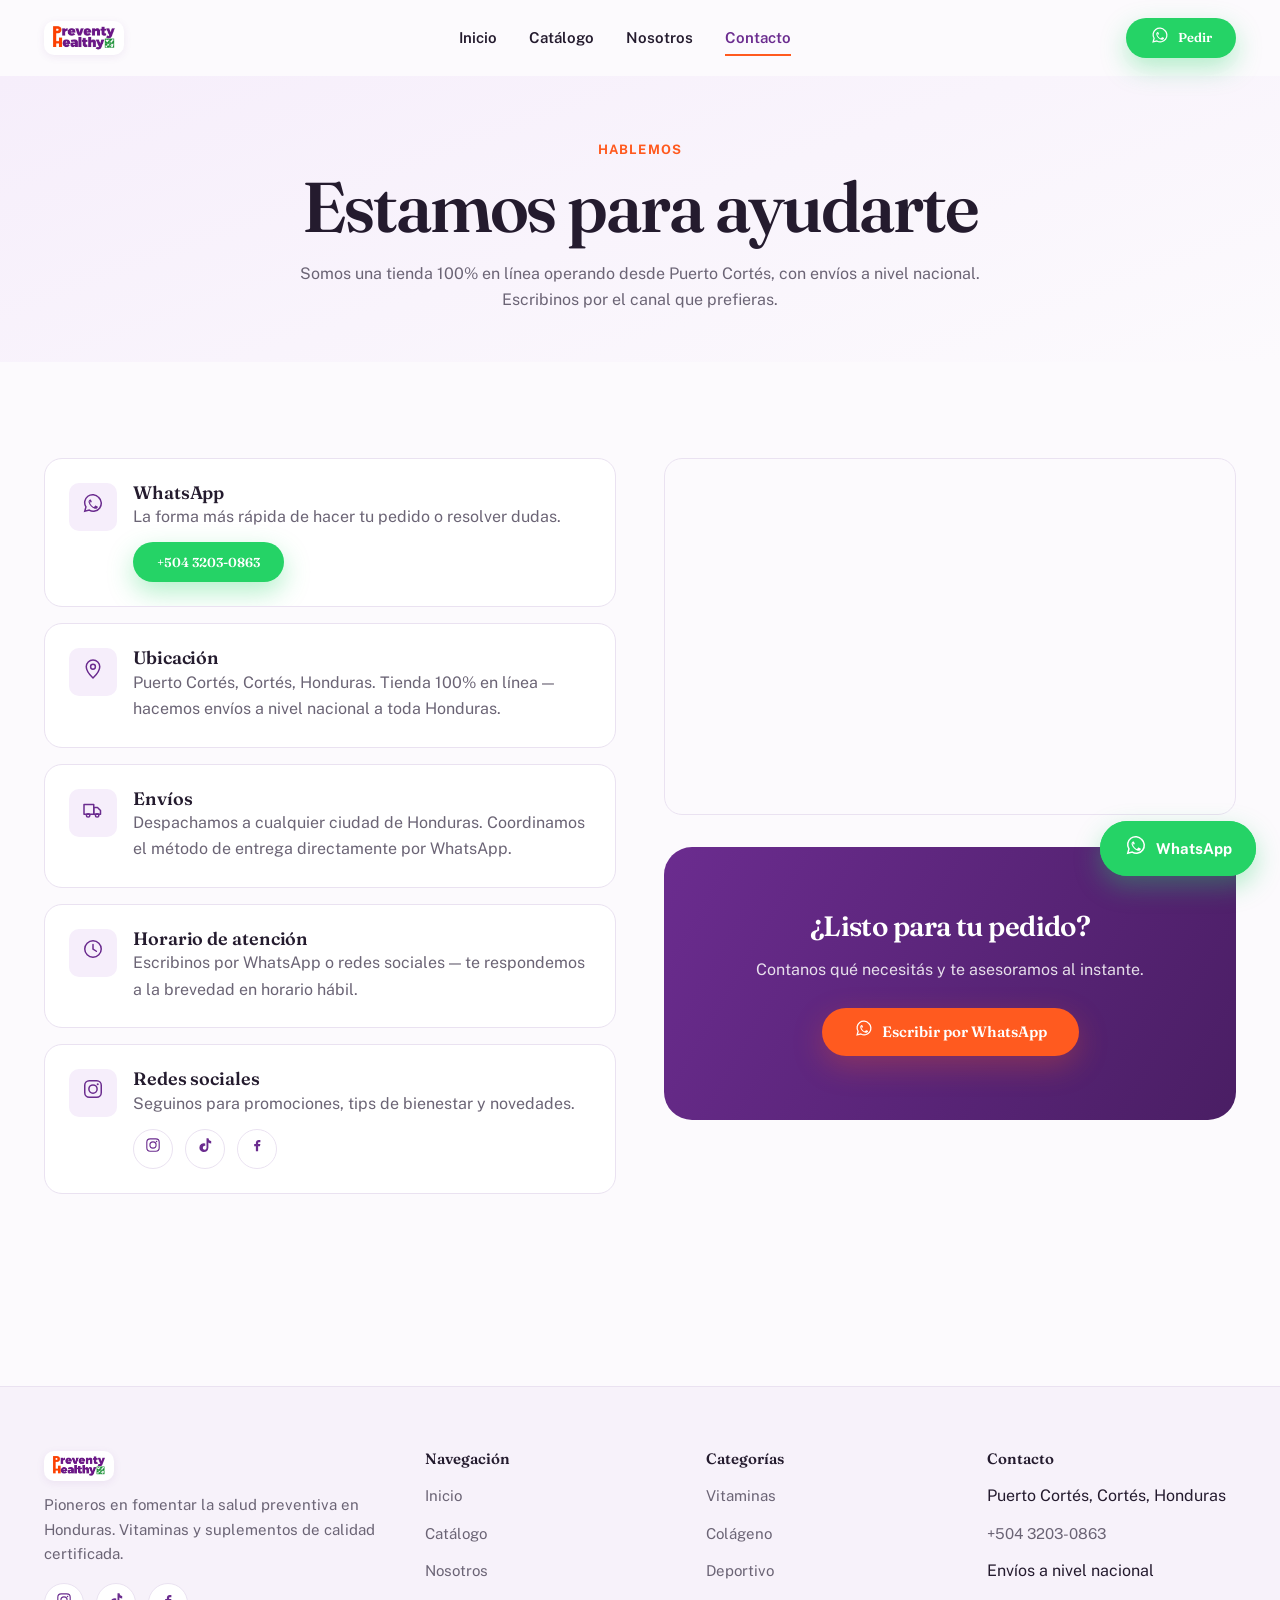
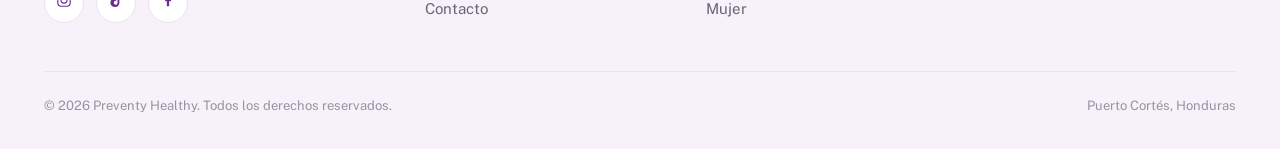
==== contacto.html @ ebf21a82 "Add files via upload" ====
<!doctype html>
<html lang="es-HN">
<head>
<meta charset="UTF-8">
<meta name="viewport" content="width=device-width, initial-scale=1">
<title>Contacto — Preventy Healthy</title>
<meta name="description" content="Contactá a Preventy Healthy por WhatsApp, Instagram, TikTok o Facebook. Envíos a nivel nacional en Honduras desde Puerto Cortés.">
<meta name="theme-color" content="#6B2C8F">
<link rel="icon" href="data:image/svg+xml,%3Csvg xmlns='http://www.w3.org/2000/svg' viewBox='0 0 32 32'%3E%3Crect width='32' height='32' rx='8' fill='%236B2C8F'/%3E%3Ctext x='16' y='23' font-family='Poppins,sans-serif' font-size='20' font-weight='700' fill='%23FF5A1F' text-anchor='middle'%3EP%3C/text%3E%3C/svg%3E">
<link rel="preconnect" href="https://fonts.googleapis.com">
<link rel="preconnect" href="https://fonts.gstatic.com" crossorigin>
<link href="https://fonts.googleapis.com/css2?family=Fraunces:ital,opsz,wght@0,9..144,400;0,9..144,500;0,9..144,600;0,9..144,700;1,9..144,500&family=Public+Sans:wght@400;500;600;700&display=swap" rel="stylesheet">
<link rel="stylesheet" href="css/style.css">
</head>
<body>
<a class="skip-link" href="#main">Saltar al contenido principal</a>

<header class="navbar">
  <div class="container">
    <a href="index.html" class="logo-mark" aria-label="Preventy Healthy — Inicio">
      <img src="img/logo.jpg" alt="Preventy Healthy">
    </a>
    <nav class="nav-links" aria-label="Principal">
      <a href="index.html">Inicio</a>
      <a href="productos.html">Catálogo</a>
      <a href="nosotros.html">Nosotros</a>
      <a href="contacto.html" aria-current="page">Contacto</a>
    </nav>
    <div class="nav-actions">
      <a class="btn btn-whatsapp btn-sm" data-wa="Hola Preventy Healthy 👋, quisiera hacer un pedido." href="#" target="_blank" rel="noopener">
        <span data-icon="whatsapp"></span> Pedir
      </a>
      <button class="nav-toggle" aria-label="Abrir menú" aria-expanded="false" aria-controls="mobile-menu">
        <span data-icon="menu"></span>
      </button>
    </div>
  </div>
</header>

<div class="mobile-menu" id="mobile-menu">
  <div class="mobile-menu__backdrop"></div>
  <div class="mobile-menu__panel">
    <button class="mobile-menu__close" aria-label="Cerrar menú"><span data-icon="close"></span></button>
    <nav class="mobile-menu__links" aria-label="Menú móvil">
      <a href="index.html">Inicio</a>
      <a href="productos.html">Catálogo</a>
      <a href="nosotros.html">Nosotros</a>
      <a href="contacto.html">Contacto</a>
    </nav>
    <a class="btn btn-whatsapp btn-block" data-wa="Hola Preventy Healthy 👋, quisiera hacer un pedido." href="#" target="_blank" rel="noopener">
      <span data-icon="whatsapp"></span> Pedir por WhatsApp
    </a>
  </div>
</div>

<main id="main">

  <section class="page-hero">
    <div class="container">
      <span class="eyebrow">Hablemos</span>
      <h1>Estamos para ayudarte</h1>
      <p class="text-center" style="margin-inline:auto">Somos una tienda 100% en línea operando desde Puerto Cortés, con envíos a nivel nacional. Escribinos por el canal que prefieras.</p>
    </div>
  </section>

  <section class="container">
    <div class="contact-layout">
      <div class="gap-list reveal-stagger">
        <div class="contact-card glow-card">
          <span class="contact-card__icon"><span data-icon="whatsapp"></span></span>
          <div>
            <h3>WhatsApp</h3>
            <p>La forma más rápida de hacer tu pedido o resolver dudas.</p>
            <a class="btn btn-whatsapp btn-sm" style="margin-top:var(--space-3)" data-wa="Hola Preventy Healthy 👋, quisiera hacer un pedido." href="#" target="_blank" rel="noopener">+504 3203-0863</a>
          </div>
        </div>
        <div class="contact-card glow-card">
          <span class="contact-card__icon"><span data-icon="mapPin"></span></span>
          <div>
            <h3>Ubicación</h3>
            <p>Puerto Cortés, Cortés, Honduras. Tienda 100% en línea — hacemos envíos a nivel nacional a toda Honduras.</p>
          </div>
        </div>
        <div class="contact-card glow-card">
          <span class="contact-card__icon"><span data-icon="truck"></span></span>
          <div>
            <h3>Envíos</h3>
            <p>Despachamos a cualquier ciudad de Honduras. Coordinamos el método de entrega directamente por WhatsApp.</p>
          </div>
        </div>
        <div class="contact-card glow-card">
          <span class="contact-card__icon"><span data-icon="clock"></span></span>
          <div>
            <h3>Horario de atención</h3>
            <p>Escribinos por WhatsApp o redes sociales — te respondemos a la brevedad en horario hábil.</p>
          </div>
        </div>
        <div class="contact-card glow-card">
          <span class="contact-card__icon"><span data-icon="instagram"></span></span>
          <div>
            <h3>Redes sociales</h3>
            <p>Seguinos para promociones, tips de bienestar y novedades.</p>
            <div class="footer-social" style="margin-top:var(--space-3)">
              <a href="https://www.instagram.com/preventyhealthy" target="_blank" rel="noopener" aria-label="Instagram"><span data-icon="instagram"></span></a>
              <a href="https://www.tiktok.com/@preventyhealthy" target="_blank" rel="noopener" aria-label="TikTok"><span data-icon="tiktok"></span></a>
              <a href="https://www.facebook.com/preventyhealthy/" target="_blank" rel="noopener" aria-label="Facebook"><span data-icon="facebook"></span></a>
            </div>
          </div>
        </div>
      </div>

      <div class="reveal">
        <div class="map-embed">
          <iframe
            title="Mapa de Puerto Cortés, Honduras"
            src="https://www.google.com/maps?q=Puerto+Cort%C3%A9s,+Cort%C3%A9s,+Honduras&output=embed"
            loading="lazy"
            referrerpolicy="no-referrer-when-downgrade">
          </iframe>
        </div>
        <div class="cta-band" style="margin-top:var(--space-6)">
          <h2 style="font-size:var(--fs-xl)">¿Listo para tu pedido?</h2>
          <p>Contanos qué necesitás y te asesoramos al instante.</p>
          <div class="btn-actions">
            <a class="btn btn-accent" data-wa="Hola Preventy Healthy 👋, quisiera hacer un pedido." href="#" target="_blank" rel="noopener">
              <span data-icon="whatsapp"></span> Escribir por WhatsApp
            </a>
          </div>
        </div>
      </div>
    </div>
  </section>

</main>

<footer class="footer">
  <div class="container">
    <div class="footer-grid">
      <div class="footer-col">
        <div class="logo-mark" style="margin-bottom: var(--space-3)">
          <img src="img/logo.jpg" alt="Preventy Healthy">
        </div>
        <p>Pioneros en fomentar la salud preventiva en Honduras. Vitaminas y suplementos de calidad certificada.</p>
        <div class="footer-social">
          <a href="https://www.instagram.com/preventyhealthy" target="_blank" rel="noopener" aria-label="Instagram"><span data-icon="instagram"></span></a>
          <a href="https://www.tiktok.com/@preventyhealthy" target="_blank" rel="noopener" aria-label="TikTok"><span data-icon="tiktok"></span></a>
          <a href="https://www.facebook.com/preventyhealthy/" target="_blank" rel="noopener" aria-label="Facebook"><span data-icon="facebook"></span></a>
        </div>
      </div>
      <div class="footer-col">
        <h4>Navegación</h4>
        <ul>
          <li><a href="index.html">Inicio</a></li>
          <li><a href="productos.html">Catálogo</a></li>
          <li><a href="nosotros.html">Nosotros</a></li>
          <li><a href="contacto.html">Contacto</a></li>
        </ul>
      </div>
      <div class="footer-col">
        <h4>Categorías</h4>
        <ul>
          <li><a href="productos.html?categoria=vitaminas">Vitaminas</a></li>
          <li><a href="productos.html?categoria=colageno">Colágeno</a></li>
          <li><a href="productos.html?categoria=deportivo">Deportivo</a></li>
          <li><a href="productos.html?categoria=mujer">Mujer</a></li>
        </ul>
      </div>
      <div class="footer-col">
        <h4>Contacto</h4>
        <ul>
          <li>Puerto Cortés, Cortés, Honduras</li>
          <li><a href="tel:+50432030863">+504 3203-0863</a></li>
          <li>Envíos a nivel nacional</li>
        </ul>
      </div>
    </div>
    <div class="footer-bottom">
      <span>© <span data-year></span> Preventy Healthy. Todos los derechos reservados.</span>
      <span>Puerto Cortés, Honduras</span>
    </div>
  </div>
</footer>

<a class="wa-float" data-wa="Hola Preventy Healthy 👋, quisiera hacer un pedido." href="#" target="_blank" rel="noopener" aria-label="Escríbenos por WhatsApp">
  <span class="wa-float__ring" aria-hidden="true"></span>
  <span data-icon="whatsapp"></span> WhatsApp
</a>

<script src="js/icons.js"></script>
<script src="js/products-data.js"></script>
<script src="js/main.js"></script>
</body>
</html>
---- css/style.css ----
/* =========================================================
   PREVENTY HEALTHY — Design System
   Salud preventiva · Puerto Cortés, Honduras
   ========================================================= */

/* ---------- Design Tokens ---------- */
:root {
  /* Brand colors (extraídos del logo) */
  --color-primary: #6B2C8F;
  --color-primary-dark: #4A1E64;
  --color-primary-light: #9B4FC4;
  --color-primary-tint: #F6EEFB;

  --color-accent: #FF5A1F;
  --color-accent-dark: #E0480F;
  --color-accent-tint: #FFF0E8;

  --color-success: #2E9E4F;
  --color-success-dark: #227A3D;
  --color-success-tint: #EAF8EE;

  --color-whatsapp: #25D366;
  --color-whatsapp-dark: #1DA851;

  --color-bg: #FCFAFD;
  --color-surface: #FFFFFF;
  --color-surface-alt: #F7F2FA;
  --color-text: #241B2E;
  --color-text-secondary: #6B6475;
  --color-text-muted: #9891A3;
  --color-border: #EAE2F1;

  /* Type: Fraunces (display editorial, con eje óptico e itálica) + Public Sans (texto) */
  --font-heading: "Fraunces", "Georgia", serif;
  --font-body: "Public Sans", "Segoe UI", sans-serif;

  --fs-xs: 0.8125rem;
  --fs-sm: 0.9375rem;
  --fs-base: 1rem;
  --fs-md: 1.125rem;
  --fs-lg: 1.375rem;
  --fs-xl: 1.75rem;
  --fs-2xl: 2.25rem;
  --fs-3xl: 3rem;
  --fs-4xl: 3.75rem;
  --fs-5xl: 4.75rem;

  /* Spacing (8pt rhythm) */
  --space-1: 4px;
  --space-2: 8px;
  --space-3: 12px;
  --space-4: 16px;
  --space-5: 24px;
  --space-6: 32px;
  --space-7: 48px;
  --space-8: 64px;
  --space-9: 96px;
  --space-10: 128px;

  /* Radius */
  --radius-sm: 10px;
  --radius-md: 18px;
  --radius-lg: 28px;
  --radius-full: 999px;

  /* Shadow (tinte violeta para cohesión de marca) */
  --shadow-sm: 0 2px 8px rgba(107, 44, 143, 0.08);
  --shadow-md: 0 8px 24px rgba(107, 44, 143, 0.12);
  --shadow-lg: 0 20px 48px rgba(107, 44, 143, 0.18);
  --shadow-accent: 0 10px 30px rgba(255, 90, 31, 0.28);
  --shadow-whatsapp: 0 10px 26px rgba(37, 211, 102, 0.35);

  /* Motion */
  --dur-fast: 150ms;
  --dur-base: 250ms;
  --dur-slow: 420ms;
  --ease-out: cubic-bezier(0.16, 1, 0.3, 1);
  --ease-spring: cubic-bezier(0.34, 1.56, 0.64, 1);
  --ease-settle: cubic-bezier(0.19, 1, 0.22, 1);

  /* Layout */
  --container-max: 1240px;
  --nav-height: 76px;

  /* Navbar (con su propio token porque debe invertirse en modo oscuro) */
  --navbar-bg: rgba(252, 250, 253, 0.96);
  --nav-active: var(--color-primary);

  color-scheme: light;
}

:root[data-theme="dark"] {
  --color-bg: #1B1420;
  --color-surface: #241B2E;
  --color-surface-alt: #2C2138;
  --color-text: #F5EFFA;
  --color-text-secondary: #C7BCD6;
  --color-text-muted: #8F849E;
  --color-border: #382A47;
  --color-primary-tint: #34264A;
  --color-accent-tint: #3A241C;
  --color-success-tint: #1E3324;
  --shadow-sm: 0 2px 8px rgba(0, 0, 0, 0.25);
  --shadow-md: 0 8px 24px rgba(0, 0, 0, 0.35);
  --shadow-lg: 0 20px 48px rgba(0, 0, 0, 0.45);
  --navbar-bg: rgba(27, 20, 32, 0.92);
  --nav-active: var(--color-primary-light);
  color-scheme: dark;
}

@media (prefers-color-scheme: dark) {
  :root:not([data-theme="light"]) {
    --color-bg: #1B1420;
    --color-surface: #241B2E;
    --color-surface-alt: #2C2138;
    --color-text: #F5EFFA;
    --color-text-secondary: #C7BCD6;
    --color-text-muted: #8F849E;
    --color-border: #382A47;
    --color-primary-tint: #34264A;
    --color-accent-tint: #3A241C;
    --color-success-tint: #1E3324;
    --shadow-sm: 0 2px 8px rgba(0, 0, 0, 0.25);
    --shadow-md: 0 8px 24px rgba(0, 0, 0, 0.35);
    --shadow-lg: 0 20px 48px rgba(0, 0, 0, 0.45);
    --navbar-bg: rgba(27, 20, 32, 0.92);
    --nav-active: var(--color-primary-light);
    color-scheme: dark;
  }
}

/* ---------- Reset ---------- */
*, *::before, *::after { box-sizing: border-box; }
html { scroll-behavior: smooth; }
@media (prefers-reduced-motion: reduce) {
  html { scroll-behavior: auto; }
  *, *::before, *::after {
    animation-duration: 0.01ms !important;
    animation-iteration-count: 1 !important;
    transition-duration: 0.01ms !important;
    scroll-behavior: auto !important;
  }
}

body {
  margin: 0;
  min-height: 100dvh;
  background: var(--color-bg);
  color: var(--color-text);
  font-family: var(--font-body);
  font-size: var(--fs-base);
  line-height: 1.6;
  -webkit-font-smoothing: antialiased;
  transition: background var(--dur-base) var(--ease-out), color var(--dur-base) var(--ease-out);
}

img { max-width: 100%; display: block; }
ul { list-style: none; margin: 0; padding: 0; }
a { color: inherit; text-decoration: none; }
button { font: inherit; cursor: pointer; }
input, select, textarea { font: inherit; }

h1, h2, h3, h4 {
  font-family: var(--font-heading);
  font-weight: 600;
  line-height: 1.08;
  margin: 0 0 var(--space-4);
  color: var(--color-text);
}
h1 { font-size: clamp(2rem, 4vw + 1.2rem, var(--fs-5xl)); letter-spacing: -0.03em; }
h2 { font-size: clamp(1.75rem, 2.4vw + 1rem, var(--fs-3xl)); letter-spacing: -0.02em; }
h3 { font-size: var(--fs-lg); letter-spacing: -0.005em; }
/* Palabra de énfasis editorial dentro de un título: itálica de la misma familia serif */
h1 .accent, h2 .accent {
  font-style: italic;
  font-weight: 500;
}
p { margin: 0 0 var(--space-4); color: var(--color-text-secondary); max-width: 68ch; line-height: 1.65; }

.container {
  width: 100%;
  max-width: var(--container-max);
  margin-inline: auto;
  padding-inline: var(--space-5);
}

section { padding-block: var(--space-9); }

/* Focus visibility (a11y) */
:focus-visible {
  outline: 3px solid var(--color-primary-light);
  outline-offset: 2px;
  border-radius: var(--radius-sm);
}

.skip-link {
  position: absolute;
  left: -9999px;
  top: auto;
  background: var(--color-primary);
  color: #fff;
  padding: var(--space-3) var(--space-5);
  border-radius: var(--radius-sm);
  z-index: 999;
}
.skip-link:focus {
  left: var(--space-4);
  top: var(--space-4);
}

.visually-hidden {
  position: absolute;
  width: 1px; height: 1px;
  overflow: hidden;
  clip: rect(0,0,0,0);
  white-space: nowrap;
}

/* ---------- Buttons ---------- */
.btn {
  position: relative;
  overflow: hidden;
  display: inline-flex;
  align-items: center;
  justify-content: center;
  gap: var(--space-2);
  min-height: 48px;
  padding: 0 var(--space-6);
  border: none;
  border-radius: var(--radius-full);
  font-family: var(--font-heading);
  font-weight: 600;
  font-size: var(--fs-sm);
  white-space: nowrap;
  transition: transform var(--dur-fast) var(--ease-spring),
              box-shadow var(--dur-base) var(--ease-out),
              background var(--dur-base) var(--ease-out);
}
.btn:active { transform: scale(0.96); }
.btn svg { width: 20px; height: 20px; flex-shrink: 0; }

/* Sweep de luz sutil sobre botones sólidos (solo se ve al interactuar) */
.btn-primary::after, .btn-accent::after, .btn-whatsapp::after {
  content: "";
  position: absolute;
  top: 0; left: -60%;
  width: 40%; height: 100%;
  background: linear-gradient(120deg, transparent, rgba(255, 255, 255, 0.35), transparent);
  transform: skewX(-20deg);
  transition: left 650ms var(--ease-settle);
  pointer-events: none;
}
.btn-primary:hover::after, .btn-accent:hover::after, .btn-whatsapp:hover::after { left: 130%; }
@media (prefers-reduced-motion: reduce) {
  .btn-primary::after, .btn-accent::after, .btn-whatsapp::after { display: none; }
}

.btn-primary {
  background: linear-gradient(135deg, var(--color-primary), var(--color-primary-dark));
  color: #fff;
  box-shadow: var(--shadow-md);
}
.btn-primary:hover { box-shadow: var(--shadow-lg); transform: translateY(-2px); }

.btn-accent {
  background: var(--color-accent);
  color: #fff;
  box-shadow: var(--shadow-accent);
}
.btn-accent:hover { background: var(--color-accent-dark); transform: translateY(-2px); }

.btn-whatsapp {
  background: var(--color-whatsapp);
  color: #fff;
  box-shadow: var(--shadow-whatsapp);
}
.btn-whatsapp:hover { background: var(--color-whatsapp-dark); transform: translateY(-2px); }

.btn-outline {
  background: transparent;
  color: var(--color-primary);
  border: 2px solid var(--color-primary);
}
.btn-outline:hover { background: var(--color-primary-tint); }

.btn-sm { min-height: 40px; padding: 0 var(--space-5); font-size: var(--fs-xs); }
.btn-block { width: 100%; }

/* ---------- Navbar ---------- */
.navbar {
  position: sticky;
  top: 0;
  z-index: 100;
  height: var(--nav-height);
  display: flex;
  align-items: center;
  background: var(--navbar-bg);
  backdrop-filter: blur(14px);
  -webkit-backdrop-filter: blur(14px);
  border-bottom: 1px solid transparent;
  transition: background var(--dur-base) var(--ease-out), border-color var(--dur-base) var(--ease-out), backdrop-filter var(--dur-base) var(--ease-out);
}
.navbar.is-scrolled {
  border-bottom-color: var(--color-border);
  box-shadow: var(--shadow-sm);
}

/* Sobre el hero oscuro de Inicio: navbar transparente con texto claro hasta que se hace scroll */
.navbar--overlay:not(.is-scrolled) {
  background: transparent;
  backdrop-filter: none;
  -webkit-backdrop-filter: none;
}
.navbar--overlay:not(.is-scrolled) .nav-links a { color: rgba(255, 255, 255, 0.88); }
.navbar--overlay:not(.is-scrolled) .nav-links a:hover,
.navbar--overlay:not(.is-scrolled) .nav-links a[aria-current="page"] { color: #fff; }
.navbar--overlay:not(.is-scrolled) .nav-toggle { color: #fff; }
.navbar--overlay:not(.is-scrolled) .nav-toggle:hover { background: rgba(255, 255, 255, 0.15); }
.navbar .container {
  display: flex;
  align-items: center;
  justify-content: space-between;
  gap: var(--space-5);
}

.logo-mark {
  display: flex;
  align-items: center;
}
.logo-mark img {
  display: block;
  height: 34px;
  width: auto;
  border-radius: var(--radius-sm);
  background: #fff;
  padding: 4px 8px;
  box-shadow: var(--shadow-sm);
}
.footer .logo-mark img { height: 30px; }

.nav-links {
  display: none;
  align-items: center;
  gap: var(--space-6);
  font-weight: 600;
  font-size: var(--fs-sm);
}
.nav-links a {
  position: relative;
  padding-block: 4px;
  color: var(--color-text);
  transition: color var(--dur-fast) var(--ease-out);
}
.nav-links a::after {
  content: "";
  position: absolute;
  left: 0; bottom: -2px;
  width: 0; height: 2px;
  background: var(--color-accent);
  transition: width var(--dur-base) var(--ease-out);
}
.nav-links a:hover, .nav-links a[aria-current="page"] { color: var(--nav-active); }
.nav-links a:hover::after, .nav-links a[aria-current="page"]::after { width: 100%; }

.nav-actions { display: flex; align-items: center; gap: var(--space-3); }

.nav-toggle {
  display: inline-flex;
  align-items: center;
  justify-content: center;
  width: 44px; height: 44px;
  background: none; border: none;
  border-radius: var(--radius-sm);
  color: var(--color-primary);
}
.nav-toggle:hover { background: var(--color-primary-tint); }
.nav-toggle svg { width: 26px; height: 26px; }

.mobile-menu {
  position: fixed;
  inset: 0;
  z-index: 200;
  visibility: hidden;
  pointer-events: none;
}
.mobile-menu.is-open { visibility: visible; pointer-events: auto; }
.mobile-menu__backdrop {
  position: absolute; inset: 0;
  background: rgba(27, 20, 32, 0.55);
  opacity: 0;
  transition: opacity var(--dur-base) var(--ease-out);
}
.mobile-menu.is-open .mobile-menu__backdrop { opacity: 1; }
.mobile-menu__panel {
  position: absolute;
  top: 0; right: 0;
  height: 100%;
  width: min(85vw, 360px);
  background: var(--color-surface);
  padding: var(--space-6) var(--space-5);
  display: flex;
  flex-direction: column;
  gap: var(--space-6);
  transform: translateX(100%);
  transition: transform var(--dur-slow) var(--ease-out);
  box-shadow: var(--shadow-lg);
}
.mobile-menu.is-open .mobile-menu__panel,
.mobile-menu__panel.is-open { transform: translateX(0); }
.mobile-menu__close {
  align-self: flex-end;
  width: 44px; height: 44px;
  display: inline-flex; align-items: center; justify-content: center;
  background: var(--color-surface-alt);
  border: none; border-radius: var(--radius-full);
  color: var(--color-primary);
}
.mobile-menu__close svg { width: 22px; height: 22px; }
.mobile-menu__links { display: flex; flex-direction: column; gap: var(--space-2); }
.mobile-menu__links a {
  display: block;
  padding: var(--space-3) var(--space-3);
  font-family: var(--font-heading);
  font-weight: 600;
  font-size: var(--fs-md);
  border-radius: var(--radius-sm);
}
.mobile-menu__links a:hover { background: var(--color-primary-tint); color: var(--color-primary); }

@media (min-width: 768px) {
  .nav-links { display: flex; }
  .nav-toggle { display: none; }
}

/* ---------- Hero (scroll-driven reveal) ---------- */
.scroll-hero {
  position: relative;
  height: calc(var(--scroll-distance, 1500px) + 100vh);
}
.scroll-hero__pin {
  position: sticky;
  top: 0;
  height: 100vh;
  overflow: hidden;
  background: #1B1420;
}
/* Solo la imagen y el scrim se recortan con el scroll — el texto queda fuera de este contenedor */
.scroll-hero__clip {
  position: absolute;
  inset: 0;
  will-change: clip-path;
}
.scroll-hero__bg {
  position: absolute;
  inset: -12%;
  background-image: url("../img/hero-bottles.png");
  background-position: center;
  background-repeat: no-repeat;
  background-size: var(--hero-bg-size, 170%);
  will-change: background-size;
}
.scroll-hero__scrim {
  position: absolute;
  inset: 0;
  background: linear-gradient(180deg, rgba(20, 14, 26, 0.02) 0%, rgba(20, 14, 26, 0.1) 60%, rgba(20, 14, 26, 0.32) 100%);
}
.scroll-hero__content {
  position: relative;
  z-index: 1;
  height: 100%;
  display: flex;
  flex-direction: column;
  justify-content: flex-end;
  padding-bottom: var(--space-9);
  /* Un empuje suave de contraste, no un velo opaco: la foto debe seguir viéndose.
     La legibilidad real la dan los text-shadow de cada elemento, no este fondo. */
  background: linear-gradient(180deg, transparent 0%, transparent 40%, rgba(10, 7, 14, 0.32) 70%, rgba(10, 7, 14, 0.62) 100%);
}
/* Estado inicial: oculto hasta que el JS calcule la aparición en cascada según el scroll */
.scroll-hero__content > * {
  opacity: 0;
  transform: translateY(18px);
}
@media (prefers-reduced-motion: reduce) {
  .scroll-hero__content > * { opacity: 1; transform: none; }
}
.scroll-hero__content .hero-eyebrow {
  display: inline-flex;
  align-items: center;
  gap: var(--space-2);
  padding: var(--space-2) var(--space-4);
  background: rgba(255, 255, 255, 0.14);
  backdrop-filter: blur(8px);
  -webkit-backdrop-filter: blur(8px);
  color: #fff;
  border-radius: var(--radius-full);
  font-weight: 700;
  font-size: var(--fs-xs);
  letter-spacing: 0.03em;
  text-transform: uppercase;
  width: fit-content;
}
.scroll-hero__content .hero-eyebrow svg { width: 16px; height: 16px; }
.scroll-hero__content h1 {
  margin-top: var(--space-3);
  color: #fff;
  font-size: clamp(1.75rem, 4vw + 1rem, var(--fs-5xl));
  text-shadow: 0 2px 16px rgba(0, 0, 0, 0.55), 0 1px 4px rgba(0, 0, 0, 0.7);
}
.scroll-hero__content h1 .accent { color: var(--color-accent); }
.scroll-hero__content .hero-lead {
  font-size: var(--fs-md);
  max-width: 52ch;
  color: rgba(255, 255, 255, 0.9);
  text-shadow: 0 1px 10px rgba(0, 0, 0, 0.6);
}

.scroll-hero__content .hero-actions { display: flex; flex-wrap: wrap; gap: var(--space-4); margin-top: var(--space-5); }
.scroll-hero__content .btn-outline { color: #fff; border-color: rgba(255, 255, 255, 0.75); backdrop-filter: blur(6px); -webkit-backdrop-filter: blur(6px); }
.scroll-hero__content .btn-outline:hover { background: rgba(255, 255, 255, 0.16); }
.scroll-hero__content .hero-stats {
  display: flex;
  gap: var(--space-7);
  margin-top: var(--space-7);
  flex-wrap: wrap;
}
.scroll-hero__content .hero-stat strong {
  display: block;
  font-family: var(--font-heading);
  font-size: var(--fs-2xl);
  color: #fff;
  text-shadow: 0 2px 10px rgba(0, 0, 0, 0.6);
}
.scroll-hero__content .hero-stat span { font-size: var(--fs-xs); color: rgba(255, 255, 255, 0.85); text-shadow: 0 1px 6px rgba(0, 0, 0, 0.6); }

/* Compactar el hero en pantallas angostas para que todo el texto quepa en 100vh sin recortarse */
@media (max-width: 640px) {
  .scroll-hero__content { padding-bottom: var(--space-5); }
  .scroll-hero__content .hero-eyebrow { padding: 5px var(--space-3); font-size: 10px; }
  .scroll-hero__content h1 { margin-top: var(--space-2); }
  .scroll-hero__content .hero-lead { font-size: var(--fs-sm); margin-bottom: var(--space-2); }
  .scroll-hero__content .hero-actions { margin-top: var(--space-2); gap: var(--space-2); }
  .scroll-hero__content .hero-stats { margin-top: var(--space-3); gap: var(--space-5); }
  .scroll-hero__content .hero-stat strong { font-size: var(--fs-lg); }
}
/* Viewports bajos (landscape, phones pequeños): compactar aún más */
@media (max-height: 700px) {
  .scroll-hero__content { padding-bottom: var(--space-4); }
  .scroll-hero__content .hero-eyebrow { padding: 4px var(--space-2); font-size: 10px; }
  .scroll-hero__content h1 { margin-top: var(--space-1); font-size: clamp(1.5rem, 4vw + 0.8rem, var(--fs-4xl)); }
  .scroll-hero__content .hero-lead { font-size: var(--fs-sm); margin-bottom: var(--space-2); -webkit-line-clamp: 2; display: -webkit-box; -webkit-box-orient: vertical; overflow: hidden; }
  .scroll-hero__content .hero-actions { margin-top: var(--space-2); gap: var(--space-2); }
  .scroll-hero__content .hero-stats { margin-top: var(--space-2); gap: var(--space-4); }
  .scroll-hero__content .hero-stat strong { font-size: var(--fs-md); }
  .scroll-hero__content .hero-stat span { font-size: 10px; }
}

@media (prefers-reduced-motion: reduce) {
  .scroll-hero { height: auto; }
  .scroll-hero__pin { position: relative; height: 80vh; }
  .scroll-hero__clip { clip-path: none !important; }
  .scroll-hero__bg { background-size: cover !important; }
}

/* ---------- Reveal animations ---------- */
.reveal {
  opacity: 0;
  transform: translateY(22px);
  filter: blur(6px);
  transition: opacity 700ms var(--ease-settle), transform 700ms var(--ease-settle), filter 700ms var(--ease-settle);
}
.reveal.is-visible { opacity: 1; transform: translateY(0); filter: blur(0); }
.reveal-stagger > * {
  opacity: 0;
  transform: translateY(16px);
  transition: opacity 600ms var(--ease-settle), transform 600ms var(--ease-settle);
}
.reveal-stagger.is-visible > * { opacity: 1; transform: translateY(0); }
@media (prefers-reduced-motion: reduce) {
  .reveal, .reveal-stagger > * { opacity: 1; transform: none; filter: none; }
}

/* ---------- Cursor-tracked glow (spotlight) ---------- */
.glow-card { position: relative; overflow: hidden; }
.glow-card::after {
  content: "";
  position: absolute;
  inset: 0;
  background: radial-gradient(260px circle at var(--x, 50%) var(--y, 50%), rgba(107, 44, 143, 0.10), transparent 70%);
  opacity: 0;
  transition: opacity 400ms var(--ease-out);
  pointer-events: none;
}
.glow-card:hover::after { opacity: 1; }
.glow-card--on-color::after {
  background: radial-gradient(280px circle at var(--x, 50%) var(--y, 50%), rgba(255, 255, 255, 0.28), transparent 70%);
}
@media (prefers-reduced-motion: reduce), (hover: none) {
  .glow-card::after { display: none; }
}

/* ---------- Section heading ---------- */
.section-head { max-width: 640px; margin-bottom: var(--space-8); }
.section-head.center { margin-inline: auto; text-align: center; }
.section-head.center .section-head__top { justify-content: center; }
.section-head__top {
  display: flex;
  align-items: baseline;
  gap: var(--space-3);
  margin-bottom: var(--space-3);
}
/* Numeral editorial decorativo: le da ritmo de "capítulos" a las secciones sin agregar más UI */
.section-number {
  font-family: var(--font-heading);
  font-style: italic;
  font-weight: 400;
  font-size: clamp(2rem, 4vw, 2.75rem);
  line-height: 1;
  color: var(--color-primary);
  opacity: 0.18;
}
.eyebrow {
  display: inline-block;
  color: var(--color-accent);
  font-weight: 700;
  font-size: var(--fs-xs);
  letter-spacing: 0.08em;
  text-transform: uppercase;
}

/* ---------- Category grid ---------- */
.category-grid {
  display: grid;
  grid-template-columns: repeat(2, 1fr);
  gap: var(--space-4);
}
.category-card {
  background: var(--color-surface);
  border: 1px solid var(--color-border);
  border-radius: var(--radius-md);
  padding: var(--space-5);
  display: flex;
  flex-direction: column;
  gap: var(--space-3);
  transition: transform var(--dur-base) var(--ease-spring), box-shadow var(--dur-base) var(--ease-out), border-color var(--dur-base);
}
.category-card:hover { transform: translateY(-6px); box-shadow: var(--shadow-md); border-color: transparent; }
.category-card__icon {
  width: 52px; height: 52px;
  border-radius: var(--radius-sm);
  display: flex; align-items: center; justify-content: center;
  background: var(--color-primary-tint);
  color: var(--color-primary);
  transition: transform var(--dur-base) var(--ease-spring);
}
.category-card:hover .category-card__icon { transform: scale(1.08) rotate(-4deg); }
.category-card__icon svg { width: 26px; height: 26px; }
.category-card h3 { margin: 0; font-size: var(--fs-md); }
.category-card p { margin: 0; font-size: var(--fs-sm); }
.category-card__count { font-size: var(--fs-xs); color: var(--color-text-muted); font-weight: 600; }

@media (min-width: 640px) {
  .category-grid { grid-template-columns: repeat(3, 1fr); }
}
@media (min-width: 1024px) {
  .category-grid { grid-template-columns: repeat(5, 1fr); }
}
/* En pantallas chicas la grilla de categorías es un acceso rápido, no una lectura:
   se oculta la descripción y se compacta para escanear con el pulgar en dos columnas */
@media (max-width: 480px) {
  .category-grid { gap: var(--space-3); }
  .category-card { padding: var(--space-4); gap: var(--space-2); }
  .category-card p { display: none; }
  .category-card h3 { font-size: var(--fs-sm); }
  .category-card__icon { width: 40px; height: 40px; }
  .category-card__icon svg { width: 20px; height: 20px; }
}

/* ---------- Brand strip ---------- */
.brand-grid {
  display: grid;
  gap: var(--space-5);
}
.brand-card {
  position: relative;
  overflow: hidden;
  border-radius: var(--radius-lg);
  padding: var(--space-7) var(--space-6);
  color: #fff;
  display: flex;
  flex-direction: column;
  gap: var(--space-3);
  min-height: 220px;
  justify-content: flex-end;
  transition: transform var(--dur-base) var(--ease-spring);
}
.brand-card:hover { transform: translateY(-6px); }
.brand-card::before {
  content: "";
  position: absolute; inset: 0;
  opacity: 0.9;
  z-index: 0;
}
.brand-card > * { position: relative; z-index: 1; }
.brand-card--mercola::before { background: linear-gradient(135deg, var(--color-primary), var(--color-primary-dark)); }
.brand-card--bloom::before { background: linear-gradient(135deg, var(--color-accent), var(--color-accent-dark)); }
.brand-card--hum::before { background: linear-gradient(135deg, var(--color-success), var(--color-success-dark)); }
.brand-card h3 { color: #fff; font-size: var(--fs-xl); margin: 0; }
.brand-card p { color: rgba(255,255,255,0.85); margin: 0; }
.brand-card__link {
  display: inline-flex; align-items: center; gap: var(--space-2);
  font-weight: 700; font-size: var(--fs-sm);
  margin-top: var(--space-2);
}
.brand-card__link svg { width: 18px; height: 18px; transition: transform var(--dur-fast) var(--ease-out); }
.brand-card:hover .brand-card__link svg { transform: translateX(4px); }

@media (min-width: 860px) {
  .brand-grid { grid-template-columns: repeat(3, 1fr); }
}

/* ---------- Product grid & cards ---------- */
.filters-bar {
  display: flex;
  flex-wrap: wrap;
  gap: var(--space-3);
  margin-bottom: var(--space-6);
}
.filter-group { display: flex; flex-wrap: wrap; gap: var(--space-2); }
.chip {
  padding: var(--space-2) var(--space-4);
  border-radius: var(--radius-full);
  border: 1.5px solid var(--color-border);
  background: var(--color-surface);
  font-size: var(--fs-xs);
  font-weight: 600;
  color: var(--color-text-secondary);
  transition: all var(--dur-fast) var(--ease-out);
}
.chip:hover { border-color: var(--color-primary-light); color: var(--color-primary); }
.chip.is-active {
  background: var(--color-primary);
  border-color: var(--color-primary);
  color: #fff;
}

.search-field {
  position: relative;
  margin-left: auto;
  width: 100%;
}
.search-field input {
  width: 100%;
  min-height: 44px;
  padding: 0 var(--space-4) 0 44px;
  border-radius: var(--radius-full);
  border: 1.5px solid var(--color-border);
  background: var(--color-surface);
  color: var(--color-text);
}
.search-field input:focus { border-color: var(--color-primary-light); }
.search-field svg {
  position: absolute; left: 14px; top: 50%; transform: translateY(-50%);
  width: 18px; height: 18px; color: var(--color-text-muted);
}

@media (min-width: 700px) {
  .filters-bar { align-items: center; }
  .search-field { width: 260px; }
}

/* En móvil, los chips de categoría (11 en total) se vuelven una tira de scroll
   horizontal en vez de envolver en 4-5 líneas antes de ver un solo producto */
@media (max-width: 640px) {
  .filter-group {
    flex-wrap: nowrap;
    overflow-x: auto;
    scroll-snap-type: x proximity;
    -webkit-overflow-scrolling: touch;
    margin-inline: calc(var(--space-5) * -1);
    padding-inline: var(--space-5);
    padding-bottom: var(--space-2);
    scrollbar-width: none;
  }
  .filter-group::-webkit-scrollbar { display: none; }
  .chip { flex-shrink: 0; scroll-snap-align: start; }
}

.product-grid {
  display: grid;
  grid-template-columns: repeat(auto-fill, minmax(230px, 1fr));
  gap: var(--space-5);
}
/* Catálogo denso de 2 columnas en móvil: 39 productos en tarjetas de una sola
   columna significan mucho scroll; se compactan para navegar más rápido */
@media (max-width: 640px) {
  .product-grid { grid-template-columns: repeat(2, 1fr); gap: var(--space-3); }
  .product-card__body { padding: var(--space-3) var(--space-3) var(--space-4); gap: var(--space-1); }
  .product-card__name { font-size: var(--fs-xs); min-height: 2.4em; }
  .product-card__price { font-size: var(--fs-sm); }
  .product-card__brand { font-size: 10px; }
  .product-card__badge, .product-card__stock { font-size: 10px; padding: 3px 8px; }
  .product-card__cta { min-height: 38px; font-size: 11px; padding: 0 var(--space-2); }
  .product-card__media svg { width: 32%; height: 32%; }
}

.product-card {
  background: var(--color-surface);
  border: 1px solid var(--color-border);
  border-radius: var(--radius-md);
  overflow: hidden;
  display: flex;
  flex-direction: column;
  transition: transform var(--dur-base) var(--ease-spring), box-shadow var(--dur-base) var(--ease-out);
}
.product-card:hover { transform: translateY(-6px); box-shadow: var(--shadow-md); }

.product-card__media {
  aspect-ratio: 1 / 0.85;
  display: flex; align-items: center; justify-content: center;
  position: relative;
  overflow: hidden;
}
.product-card__media svg {
  width: 38%; height: 38%;
  color: #fff;
  filter: drop-shadow(0 6px 14px rgba(0,0,0,0.12));
  transition: transform var(--dur-slow) var(--ease-spring);
}
.product-card:hover .product-card__media svg { transform: scale(1.08) rotate(-3deg); }

.product-card__media.bg-mercola { background: linear-gradient(160deg, var(--color-primary-light), var(--color-primary)); }
.product-card__media.bg-bloom { background: linear-gradient(160deg, #FF9466, var(--color-accent)); }
.product-card__media.bg-hum { background: linear-gradient(160deg, #57C97A, var(--color-success)); }

.product-card__badge {
  position: absolute; top: var(--space-3); left: var(--space-3);
  background: rgba(255,255,255,0.92);
  color: var(--color-text);
  font-size: var(--fs-xs); font-weight: 700;
  padding: 4px 10px; border-radius: var(--radius-full);
}
.product-card__stock {
  position: absolute; top: var(--space-3); right: var(--space-3);
  display: inline-flex; align-items: center; gap: 4px;
  background: rgba(255,255,255,0.92);
  color: var(--color-success-dark);
  font-size: var(--fs-xs); font-weight: 700;
  padding: 4px 10px; border-radius: var(--radius-full);
}
.product-card__stock svg { width: 12px; height: 12px; }

.product-card__body {
  padding: var(--space-4) var(--space-4) var(--space-5);
  display: flex;
  flex-direction: column;
  gap: var(--space-2);
  flex: 1;
}
.product-card__brand {
  font-size: var(--fs-xs);
  font-weight: 700;
  color: var(--color-text-muted);
  text-transform: uppercase;
  letter-spacing: 0.04em;
}
.product-card__name {
  font-family: var(--font-heading);
  font-weight: 600;
  font-size: var(--fs-sm);
  color: var(--color-text);
  line-height: 1.35;
  min-height: 2.6em;
}
.product-card__price {
  font-family: var(--font-heading);
  font-weight: 700;
  font-size: var(--fs-md);
  color: var(--color-primary);
  margin-top: auto;
}
.product-card__price.is-query { font-size: var(--fs-xs); color: var(--color-text-secondary); font-weight: 600; }
.product-card__cta {
  margin-top: var(--space-2);
  width: 100%;
  min-height: 42px;
  font-size: var(--fs-xs);
}

.empty-state {
  grid-column: 1 / -1;
  text-align: center;
  padding: var(--space-8) var(--space-4);
  color: var(--color-text-secondary);
}
.empty-state svg { width: 48px; height: 48px; color: var(--color-text-muted); margin-bottom: var(--space-3); }

/* ---------- Testimonials ---------- */
.testimonial-grid {
  display: grid;
  gap: var(--space-5);
}
.testimonial-card {
  background: var(--color-surface);
  border-radius: var(--radius-md);
  padding: var(--space-6);
  border: 1px solid var(--color-border);
}
.testimonial-card__stars { color: var(--color-accent); display: flex; gap: 2px; margin-bottom: var(--space-3); }
.testimonial-card__stars svg {
  width: 16px; height: 16px;
  opacity: 0;
  transform: scale(0.4);
  transition: opacity 320ms var(--ease-spring), transform 320ms var(--ease-spring);
}
.reveal-stagger.is-visible .testimonial-card__stars svg { opacity: 1; transform: scale(1); }
.reveal-stagger.is-visible .testimonial-card__stars svg:nth-child(1) { transition-delay: 60ms; }
.reveal-stagger.is-visible .testimonial-card__stars svg:nth-child(2) { transition-delay: 120ms; }
.reveal-stagger.is-visible .testimonial-card__stars svg:nth-child(3) { transition-delay: 180ms; }
.reveal-stagger.is-visible .testimonial-card__stars svg:nth-child(4) { transition-delay: 240ms; }
.reveal-stagger.is-visible .testimonial-card__stars svg:nth-child(5) { transition-delay: 300ms; }
.testimonial-card p { color: var(--color-text); font-style: italic; }
.testimonial-card__author { display: flex; align-items: center; gap: var(--space-3); margin-top: var(--space-4); }
.testimonial-card__avatar {
  width: 44px; height: 44px; border-radius: 50%;
  background: var(--color-primary-tint);
  color: var(--color-primary);
  display: flex; align-items: center; justify-content: center;
  font-family: var(--font-heading); font-weight: 700;
}
.testimonial-card__author strong { display: block; font-size: var(--fs-sm); }
.testimonial-card__author span { font-size: var(--fs-xs); color: var(--color-text-muted); }

@media (min-width: 860px) {
  .testimonial-grid { grid-template-columns: repeat(3, 1fr); }
}

/* ---------- CTA band ---------- */
.cta-band {
  background: linear-gradient(120deg, var(--color-primary), var(--color-primary-dark));
  border-radius: var(--radius-lg);
  padding: var(--space-8) var(--space-6);
  color: #fff;
  text-align: center;
  position: relative;
  overflow: hidden;
}
.cta-band h2 { color: #fff; }
.cta-band p { color: rgba(255,255,255,0.85); margin-inline: auto; }
.cta-band .btn-actions { display: flex; gap: var(--space-4); justify-content: center; flex-wrap: wrap; margin-top: var(--space-5); }
@media (max-width: 640px) {
  .cta-band { padding: var(--space-6) var(--space-4); }
  .brand-card { padding: var(--space-6) var(--space-5); min-height: 180px; }
  .testimonial-card { padding: var(--space-5); }
}

/* ---------- Footer ---------- */
.footer {
  background: var(--color-surface-alt);
  border-top: 1px solid var(--color-border);
  padding-block: var(--space-8) var(--space-6);
  margin-top: var(--space-9);
}
.footer-grid {
  display: grid;
  gap: var(--space-6);
}
.footer-col h4 {
  font-family: var(--font-heading);
  font-size: var(--fs-sm);
  margin-bottom: var(--space-4);
}
.footer-col ul { display: flex; flex-direction: column; gap: var(--space-3); }
.footer-col a, .footer-col p {
  color: var(--color-text-secondary);
  font-size: var(--fs-sm);
}
.footer-col a:hover { color: var(--color-primary); }
.footer-social { display: flex; gap: var(--space-3); margin-top: var(--space-2); }
.footer-social a {
  width: 40px; height: 40px;
  border-radius: 50%;
  background: var(--color-surface);
  border: 1px solid var(--color-border);
  display: flex; align-items: center; justify-content: center;
  color: var(--color-primary);
  transition: all var(--dur-fast) var(--ease-out);
}
.footer-social a:hover { background: var(--color-primary); color: #fff; transform: translateY(-3px); }
.footer-social svg { width: 18px; height: 18px; }
.footer-bottom {
  margin-top: var(--space-7);
  padding-top: var(--space-5);
  border-top: 1px solid var(--color-border);
  display: flex;
  flex-wrap: wrap;
  gap: var(--space-3);
  justify-content: space-between;
  font-size: var(--fs-xs);
  color: var(--color-text-muted);
}

@media (min-width: 720px) {
  .footer-grid { grid-template-columns: 1.4fr 1fr 1fr 1fr; }
}

/* ---------- WhatsApp Floating Button ---------- */
.wa-float {
  position: fixed;
  bottom: var(--space-5);
  right: var(--space-5);
  z-index: 90;
  display: inline-flex;
  align-items: center;
  gap: var(--space-2);
  background: var(--color-whatsapp);
  color: #fff;
  padding: var(--space-3) var(--space-5);
  border-radius: var(--radius-full);
  box-shadow: var(--shadow-whatsapp);
  font-weight: 700;
  font-size: var(--fs-sm);
  transition: transform var(--dur-fast) var(--ease-spring), box-shadow var(--dur-base);
}
.wa-float:hover { transform: translateY(-3px) scale(1.03); }
.wa-float svg { width: 24px; height: 24px; }
.wa-float__ring {
  position: absolute; inset: 0;
  border-radius: var(--radius-full);
  border: 2px solid var(--color-whatsapp);
  animation: wa-pulse 2.4s var(--ease-out) infinite;
}
@media (prefers-reduced-motion: reduce) {
  .wa-float__ring { display: none; }
}
@keyframes wa-pulse {
  0% { transform: scale(1); opacity: 0.6; }
  100% { transform: scale(1.35); opacity: 0; }
}

/* ---------- Page hero (subpáginas) ---------- */
.page-hero {
  padding-block: var(--space-8) var(--space-6);
  background: linear-gradient(160deg, var(--color-primary-tint), var(--color-bg));
  text-align: center;
}
.page-hero .eyebrow { display: block; margin-bottom: var(--space-2); }
.breadcrumb {
  display: flex; justify-content: center; gap: var(--space-2);
  font-size: var(--fs-xs); color: var(--color-text-muted);
  margin-bottom: var(--space-4);
}
.breadcrumb a:hover { color: var(--color-primary); }

/* ---------- Nosotros ---------- */
.about-grid {
  display: grid;
  gap: var(--space-7);
}
.value-card {
  display: flex;
  gap: var(--space-4);
  padding: var(--space-5);
  border-radius: var(--radius-md);
  background: var(--color-surface);
  border: 1px solid var(--color-border);
}
.value-card__icon {
  flex-shrink: 0;
  width: 48px; height: 48px;
  border-radius: var(--radius-sm);
  background: var(--color-success-tint);
  color: var(--color-success);
  display: flex; align-items: center; justify-content: center;
}
.value-card__icon svg { width: 24px; height: 24px; }
.value-card h3 { font-size: var(--fs-md); margin-bottom: var(--space-1); }
.value-card p { margin: 0; font-size: var(--fs-sm); }

.about-grid.values {
  grid-template-columns: 1fr;
}
@media (min-width: 700px) {
  .about-grid.values { grid-template-columns: 1fr 1fr; }
}
@media (min-width: 980px) {
  .about-grid.two-col { grid-template-columns: 1fr 1fr; align-items: center; }
}

.timeline { display: flex; flex-direction: column; gap: var(--space-6); position: relative; }
.timeline::before {
  content: "";
  position: absolute; left: 19px; top: 0; bottom: 0; width: 2px;
  background: var(--color-border);
}
.timeline::after {
  content: "";
  position: absolute; left: 19px; top: 0; width: 2px; height: 100%;
  background: var(--color-primary);
  transform-origin: top;
  transform: scaleY(0);
  transition: transform 1200ms var(--ease-settle);
}
.timeline.is-visible::after { transform: scaleY(1); }
@media (prefers-reduced-motion: reduce) {
  .timeline::after { transition: none; }
}
.timeline-item { display: flex; gap: var(--space-5); position: relative; }
.timeline-item__dot {
  flex-shrink: 0;
  width: 40px; height: 40px; border-radius: 50%;
  background: var(--color-primary);
  color: #fff;
  display: flex; align-items: center; justify-content: center;
  font-family: var(--font-heading); font-weight: 700; font-size: var(--fs-xs);
  z-index: 1;
}
.timeline-item h3 { margin-bottom: 2px; font-size: var(--fs-md); }
.timeline-item p { margin: 0; }

/* ---------- Contacto ---------- */
.contact-grid {
  display: grid;
  gap: var(--space-6);
}
.contact-card {
  display: flex;
  gap: var(--space-4);
  padding: var(--space-5);
  border-radius: var(--radius-md);
  background: var(--color-surface);
  border: 1px solid var(--color-border);
  align-items: flex-start;
}
.contact-card__icon {
  flex-shrink: 0;
  width: 48px; height: 48px;
  border-radius: var(--radius-sm);
  background: var(--color-primary-tint);
  color: var(--color-primary);
  display: flex; align-items: center; justify-content: center;
}
.contact-card__icon svg { width: 24px; height: 24px; }
.contact-card h3 { font-size: var(--fs-md); margin-bottom: 2px; }
.contact-card p { margin: 0; }

.map-embed {
  border-radius: var(--radius-md);
  overflow: hidden;
  border: 1px solid var(--color-border);
  aspect-ratio: 16/10;
}
.map-embed iframe { width: 100%; height: 100%; border: 0; }

@media (min-width: 900px) {
  .contact-layout { display: grid; grid-template-columns: 1fr 1fr; gap: var(--space-7); align-items: start; }
}

/* ---------- Utility ---------- */
.text-center { text-align: center; }
.mt-0 { margin-top: 0; }
.gap-list { display: flex; flex-direction: column; gap: var(--space-4); }
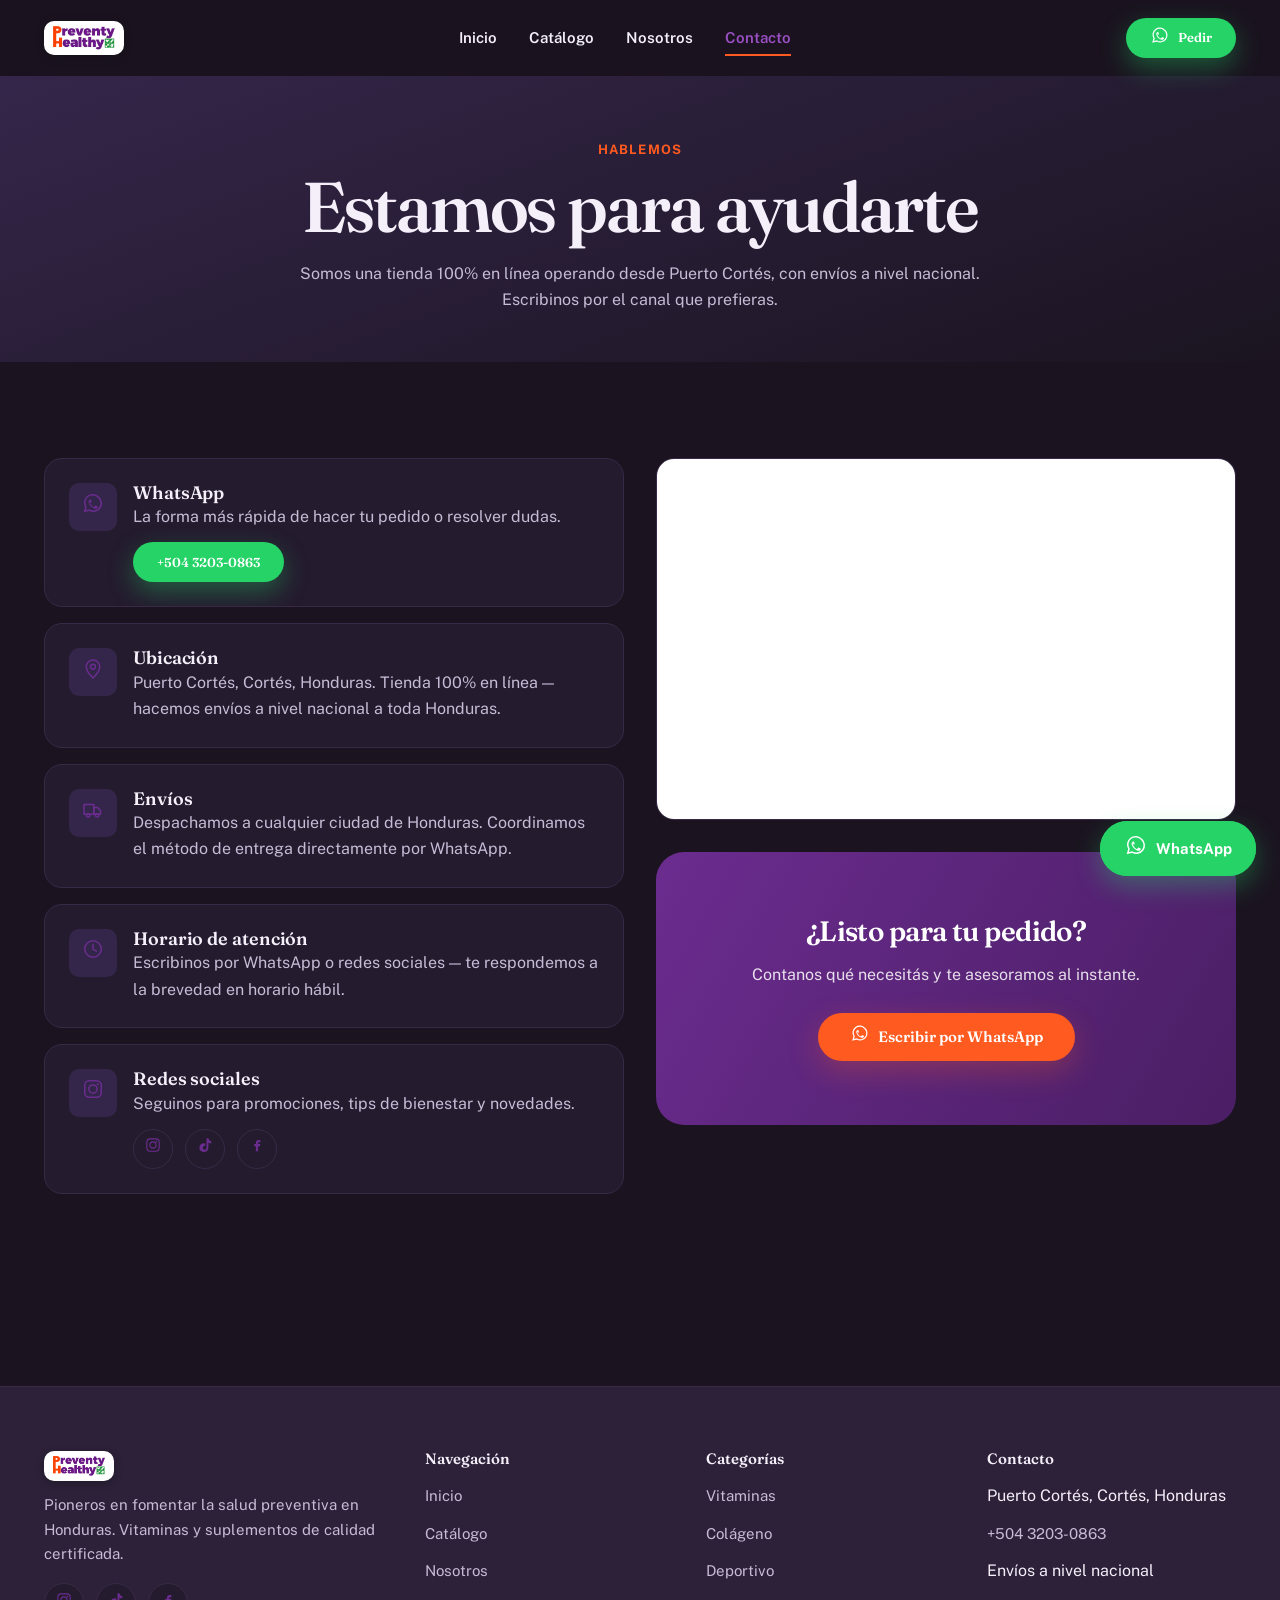
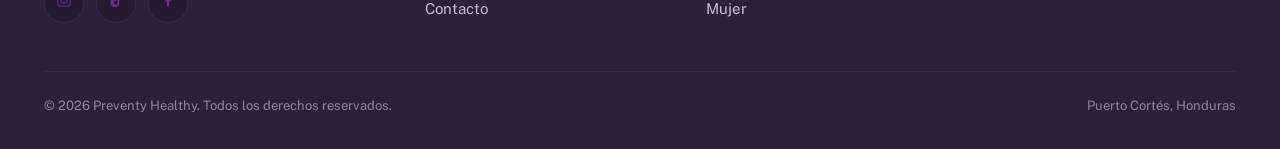
==== commit d3cfc588: "Force dark theme as the site-wide default Adds data-theme="dark" to every page's <html> tag. The dar" ====
--- a/contacto.html
+++ b/contacto.html
@@ -1,5 +1,5 @@
 <!doctype html>
-<html lang="es-HN">
+<html lang="es-HN" data-theme="dark">
 <head>
 <meta charset="UTF-8">
 <meta name="viewport" content="width=device-width, initial-scale=1">
--- a/css/style.css
+++ b/css/style.css
@@ -452,18 +452,62 @@
 }
 .scroll-hero__bg {
   position: absolute;
-  inset: -12%;
-  background-image: url("../img/hero-bottles.png");
+  inset: 0;
+  background-image: url("../img/portada.png");
   background-position: center;
   background-repeat: no-repeat;
-  background-size: var(--hero-bg-size, 170%);
-  will-change: background-size;
+  /* "contain" a propósito: es un gráfico diseñado de borde a borde (texto,
+     ilustraciones, logo incluido), no una foto con margen para recortar. */
+  background-size: contain;
+  /* Zoom lento y continuo (ken burns), independiente del scroll-jack, para
+     que el hero se sienta vivo incluso antes de que el usuario haga scroll. */
+  animation: heroKenBurns 20s ease-in-out infinite alternate;
+}
+@keyframes heroKenBurns {
+  0% { transform: scale(1); }
+  100% { transform: scale(1.06); }
 }
 .scroll-hero__scrim {
   position: absolute;
   inset: 0;
   background: linear-gradient(180deg, rgba(20, 14, 26, 0.02) 0%, rgba(20, 14, 26, 0.1) 60%, rgba(20, 14, 26, 0.32) 100%);
 }
+
+/* Orbes ambientales: se asoman por fuera del recorte de la foto (que arranca
+   como un marco centrado, no a pantalla completa) y le dan profundidad de
+   color a la marca antes de que el scroll expanda la imagen. */
+.scroll-hero__orbs {
+  position: absolute;
+  inset: 0;
+  overflow: hidden;
+  pointer-events: none;
+}
+.scroll-hero__orb {
+  position: absolute;
+  border-radius: 50%;
+  filter: blur(70px);
+  opacity: 0.4;
+  animation: heroOrbDrift 18s ease-in-out infinite alternate;
+}
+.scroll-hero__orb--1 { width: 380px; height: 380px; top: -100px; left: -80px; background: var(--color-primary-light); }
+.scroll-hero__orb--2 { width: 320px; height: 320px; bottom: -110px; right: 4%; background: var(--color-accent); animation-duration: 23s; animation-delay: -6s; }
+.scroll-hero__orb--3 { width: 240px; height: 240px; top: 32%; right: 18%; background: var(--color-success); animation-duration: 20s; animation-delay: -11s; }
+@keyframes heroOrbDrift {
+  0% { transform: translate(0, 0) scale(1); }
+  100% { transform: translate(36px, -28px) scale(1.15); }
+}
+
+/* Brillo que sigue el cursor (solo desktop con hover), mismo lenguaje visual
+   que el spotlight de .glow-card usado en el resto del sitio. */
+.scroll-hero__glow {
+  position: absolute;
+  inset: 0;
+  pointer-events: none;
+  opacity: 0;
+  transition: opacity var(--dur-base) var(--ease-out);
+  background: radial-gradient(480px circle at var(--x, 50%) var(--y, 50%), rgba(255, 255, 255, 0.16), transparent 70%);
+}
+.scroll-hero__pin:hover .scroll-hero__glow { opacity: 1; }
 .scroll-hero__content {
   position: relative;
   z-index: 1;
@@ -472,9 +516,10 @@
   flex-direction: column;
   justify-content: flex-end;
   padding-bottom: var(--space-9);
-  /* Un empuje suave de contraste, no un velo opaco: la foto debe seguir viéndose.
-     La legibilidad real la dan los text-shadow de cada elemento, no este fondo. */
-  background: linear-gradient(180deg, transparent 0%, transparent 40%, rgba(10, 7, 14, 0.32) 70%, rgba(10, 7, 14, 0.62) 100%);
+  /* El velo cubre casi todo el bloque de texto (no solo el borde inferior):
+     el fondo es un collage claro y el texto necesita esa base oscura además
+     de los text-shadow para mantenerse legible en cualquier punto del scroll. */
+  background: linear-gradient(180deg, transparent 0%, rgba(10, 7, 14, 0.1) 20%, rgba(10, 7, 14, 0.58) 55%, rgba(10, 7, 14, 0.86) 100%);
 }
 /* Estado inicial: oculto hasta que el JS calcule la aparición en cascada según el scroll */
 .scroll-hero__content > * {
@@ -511,8 +556,9 @@
 .scroll-hero__content .hero-lead {
   font-size: var(--fs-md);
   max-width: 52ch;
-  color: rgba(255, 255, 255, 0.9);
-  text-shadow: 0 1px 10px rgba(0, 0, 0, 0.6);
+  font-weight: 500;
+  color: #fff;
+  text-shadow: 0 2px 14px rgba(0, 0, 0, 0.85), 0 1px 3px rgba(0, 0, 0, 0.9);
 }
 
 .scroll-hero__content .hero-actions { display: flex; flex-wrap: wrap; gap: var(--space-4); margin-top: var(--space-5); }
@@ -533,8 +579,41 @@
 }
 .scroll-hero__content .hero-stat span { font-size: var(--fs-xs); color: rgba(255, 255, 255, 0.85); text-shadow: 0 1px 6px rgba(0, 0, 0, 0.6); }
 
+/* Pista de scroll: invita a interactuar con el hero, y se desvanece apenas
+   el usuario empieza a hacer scroll (opacidad controlada desde el JS). */
+.scroll-hero__scrollcue {
+  position: absolute;
+  left: 50%;
+  bottom: var(--space-6);
+  transform: translateX(-50%);
+  display: flex;
+  flex-direction: column;
+  align-items: center;
+  gap: 6px;
+  color: rgba(255, 255, 255, 0.85);
+  font-size: 11px;
+  font-weight: 700;
+  letter-spacing: 0.06em;
+  text-transform: uppercase;
+  text-shadow: 0 1px 6px rgba(0, 0, 0, 0.65);
+  pointer-events: none;
+}
+.scroll-hero__scrollcue-icon {
+  width: 18px; height: 18px;
+  transform: rotate(90deg);
+  animation: heroScrollBounce 1.6s ease-in-out infinite;
+}
+@keyframes heroScrollBounce {
+  0%, 100% { transform: rotate(90deg) translateY(0); }
+  50% { transform: rotate(90deg) translateY(6px); }
+}
+
 /* Compactar el hero en pantallas angostas para que todo el texto quepa en 100vh sin recortarse */
 @media (max-width: 640px) {
+  /* En vertical, "contain" dejaría la imagen como una franja delgada con enormes
+     barras vacías arriba/abajo. "cover" recorta solo los bordes decorativos y
+     conserva a la persona + el texto central, que es lo importante. */
+  .scroll-hero__bg { background-size: cover; }
   .scroll-hero__content { padding-bottom: var(--space-5); }
   .scroll-hero__content .hero-eyebrow { padding: 5px var(--space-3); font-size: 10px; }
   .scroll-hero__content h1 { margin-top: var(--space-2); }
@@ -548,18 +627,29 @@
   .scroll-hero__content { padding-bottom: var(--space-4); }
   .scroll-hero__content .hero-eyebrow { padding: 4px var(--space-2); font-size: 10px; }
   .scroll-hero__content h1 { margin-top: var(--space-1); font-size: clamp(1.5rem, 4vw + 0.8rem, var(--fs-4xl)); }
-  .scroll-hero__content .hero-lead { font-size: var(--fs-sm); margin-bottom: var(--space-2); -webkit-line-clamp: 2; display: -webkit-box; -webkit-box-orient: vertical; overflow: hidden; }
+  .scroll-hero__content .hero-lead { font-size: var(--fs-sm); margin-bottom: var(--space-2); }
   .scroll-hero__content .hero-actions { margin-top: var(--space-2); gap: var(--space-2); }
+  .scroll-hero__content .hero-actions .btn { min-height: 40px; padding: 0 var(--space-4); font-size: 13px; }
   .scroll-hero__content .hero-stats { margin-top: var(--space-2); gap: var(--space-4); }
   .scroll-hero__content .hero-stat strong { font-size: var(--fs-md); }
   .scroll-hero__content .hero-stat span { font-size: 10px; }
+}
+
+@media (max-width: 640px) {
+  .scroll-hero__scrollcue { display: none; }
+}
+
+@media (hover: none) {
+  .scroll-hero__glow { display: none; }
 }
 
 @media (prefers-reduced-motion: reduce) {
   .scroll-hero { height: auto; }
   .scroll-hero__pin { position: relative; height: 80vh; }
   .scroll-hero__clip { clip-path: none !important; }
-  .scroll-hero__bg { background-size: cover !important; }
+  .scroll-hero__bg { background-size: contain !important; animation: none; }
+  .scroll-hero__orb { animation: none; }
+  .scroll-hero__scrollcue-icon { animation: none; }
 }
 
 /* ---------- Reveal animations ---------- */
@@ -715,7 +805,7 @@
 .brand-card__link svg { width: 18px; height: 18px; transition: transform var(--dur-fast) var(--ease-out); }
 .brand-card:hover .brand-card__link svg { transform: translateX(4px); }
 
-@media (min-width: 860px) {
+@media (min-width: 760px) {
   .brand-grid { grid-template-columns: repeat(3, 1fr); }
 }
 
@@ -791,7 +881,119 @@
   grid-template-columns: repeat(auto-fill, minmax(230px, 1fr));
   gap: var(--space-5);
 }
-/* Catálogo denso de 2 columnas en móvil: 39 productos en tarjetas de una sola
+.product-card {
+  background: var(--color-surface);
+  border: 1px solid var(--color-border);
+  border-radius: var(--radius-md);
+  overflow: hidden;
+  display: flex;
+  flex-direction: column;
+  transition: transform var(--dur-base) var(--ease-spring), box-shadow var(--dur-base) var(--ease-out);
+}
+.product-card:hover { transform: translateY(-6px); box-shadow: var(--shadow-md); }
+
+.product-card__media {
+  /* La mayoría de las fotos reales son botellas altas (ratio ~0.65-0.75);
+     una caja más vertical + object-fit:contain evita recortar el producto. */
+  aspect-ratio: 3 / 4;
+  display: flex; align-items: center; justify-content: center;
+  position: relative;
+  overflow: hidden;
+  padding: var(--space-4);
+}
+.product-card__media svg {
+  width: 38%; height: 38%;
+  color: #fff;
+  filter: drop-shadow(0 6px 14px rgba(0,0,0,0.12));
+  transition: transform var(--dur-slow) var(--ease-spring);
+}
+.product-card:hover .product-card__media svg { transform: scale(1.08) rotate(-3deg); }
+.product-card__media img {
+  position: absolute;
+  inset: 0;
+  z-index: 1;
+  width: 100%;
+  height: 100%;
+  object-fit: contain;
+  filter: drop-shadow(0 8px 16px rgba(0, 0, 0, 0.18));
+  transition: transform var(--dur-slow) var(--ease-spring);
+}
+.product-card:hover .product-card__media img { transform: scale(1.05); }
+
+.product-card__media.bg-mercola { background: linear-gradient(160deg, var(--color-primary-light), var(--color-primary)); }
+.product-card__media.bg-bloom { background: linear-gradient(160deg, #FF9466, var(--color-accent)); }
+.product-card__media.bg-hum { background: linear-gradient(160deg, #57C97A, var(--color-success)); }
+.product-card__media.bg-4life { background: linear-gradient(160deg, var(--color-primary-light), var(--color-primary-dark)); }
+
+.product-card__badge {
+  position: absolute; top: var(--space-3); left: var(--space-3);
+  z-index: 2;
+  background: rgba(255,255,255,0.92);
+  /* Color fijo (no var(--color-text)): este chip siempre tiene fondo blanco,
+     sin importar el tema del sitio, así que el texto debe quedarse oscuro
+     también en modo oscuro (donde --color-text se vuelve casi blanco). */
+  color: #241B2E;
+  font-size: var(--fs-xs); font-weight: 700;
+  padding: 4px 10px; border-radius: var(--radius-full);
+  box-shadow: var(--shadow-sm);
+}
+.product-card__stock {
+  position: absolute; top: var(--space-3); right: var(--space-3);
+  z-index: 2;
+  display: inline-flex; align-items: center; gap: 4px;
+  background: rgba(255,255,255,0.92);
+  color: var(--color-success-dark);
+  font-size: var(--fs-xs); font-weight: 700;
+  padding: 4px 10px; border-radius: var(--radius-full);
+  box-shadow: var(--shadow-sm);
+}
+.product-card__stock svg { width: 12px; height: 12px; }
+.product-card__stock.is-out { color: var(--color-text-muted); }
+
+/* Tarjetas agotadas: se muestran (no se ocultan) pero atenuadas, para que el
+   producto se siga encontrando por búsqueda/categoría sin competir visualmente
+   con lo disponible. */
+.product-card.is-out .product-card__media { opacity: 0.55; }
+.product-card.is-out .product-card__name { color: var(--color-text-secondary); }
+
+.product-card__body {
+  padding: var(--space-4) var(--space-4) var(--space-5);
+  display: flex;
+  flex-direction: column;
+  gap: var(--space-2);
+  flex: 1;
+}
+.product-card__brand {
+  font-size: var(--fs-xs);
+  font-weight: 700;
+  color: var(--color-text-muted);
+  text-transform: uppercase;
+  letter-spacing: 0.04em;
+}
+.product-card__name {
+  font-family: var(--font-heading);
+  font-weight: 600;
+  font-size: var(--fs-sm);
+  color: var(--color-text);
+  line-height: 1.35;
+  min-height: 2.6em;
+}
+.product-card__price {
+  font-family: var(--font-heading);
+  font-weight: 700;
+  font-size: var(--fs-md);
+  color: var(--color-primary);
+  margin-top: auto;
+}
+.product-card__price.is-query { font-size: var(--fs-xs); color: var(--color-text-secondary); font-weight: 600; }
+.product-card__cta {
+  margin-top: var(--space-2);
+  width: 100%;
+  min-height: 42px;
+  font-size: var(--fs-xs);
+}
+
+/* Catálogo denso de 2 columnas en móvil: 39+ productos en tarjetas de una sola
    columna significan mucho scroll; se compactan para navegar más rápido */
 @media (max-width: 640px) {
   .product-grid { grid-template-columns: repeat(2, 1fr); gap: var(--space-3); }
@@ -799,92 +1001,23 @@
   .product-card__name { font-size: var(--fs-xs); min-height: 2.4em; }
   .product-card__price { font-size: var(--fs-sm); }
   .product-card__brand { font-size: 10px; }
-  .product-card__badge, .product-card__stock { font-size: 10px; padding: 3px 8px; }
-  .product-card__cta { min-height: 38px; font-size: 11px; padding: 0 var(--space-2); }
+  .product-card__badge, .product-card__stock { font-size: 9px; padding: 3px 7px; }
+  /* En tarjetas angostas (2 columnas), "Mercola"/"Bloom Nutrition" y "Disponible"
+     no caben lado a lado sin chocar: se separan en esquinas opuestas. */
+  .product-card__badge { max-width: calc(100% - 24px); overflow: hidden; text-overflow: ellipsis; white-space: nowrap; }
+  .product-card__stock { top: auto; left: var(--space-3); right: auto; bottom: var(--space-3); }
+  /* El texto del botón no cabe en una sola línea a este ancho: se permite
+     que envuelva en vez de recortarse fuera de la tarjeta. */
+  .product-card__cta {
+    min-height: 40px;
+    height: auto;
+    font-size: 10.5px;
+    line-height: 1.2;
+    padding: var(--space-1) var(--space-2);
+    white-space: normal;
+    text-align: center;
+  }
   .product-card__media svg { width: 32%; height: 32%; }
-}
-
-.product-card {
-  background: var(--color-surface);
-  border: 1px solid var(--color-border);
-  border-radius: var(--radius-md);
-  overflow: hidden;
-  display: flex;
-  flex-direction: column;
-  transition: transform var(--dur-base) var(--ease-spring), box-shadow var(--dur-base) var(--ease-out);
-}
-.product-card:hover { transform: translateY(-6px); box-shadow: var(--shadow-md); }
-
-.product-card__media {
-  aspect-ratio: 1 / 0.85;
-  display: flex; align-items: center; justify-content: center;
-  position: relative;
-  overflow: hidden;
-}
-.product-card__media svg {
-  width: 38%; height: 38%;
-  color: #fff;
-  filter: drop-shadow(0 6px 14px rgba(0,0,0,0.12));
-  transition: transform var(--dur-slow) var(--ease-spring);
-}
-.product-card:hover .product-card__media svg { transform: scale(1.08) rotate(-3deg); }
-
-.product-card__media.bg-mercola { background: linear-gradient(160deg, var(--color-primary-light), var(--color-primary)); }
-.product-card__media.bg-bloom { background: linear-gradient(160deg, #FF9466, var(--color-accent)); }
-.product-card__media.bg-hum { background: linear-gradient(160deg, #57C97A, var(--color-success)); }
-
-.product-card__badge {
-  position: absolute; top: var(--space-3); left: var(--space-3);
-  background: rgba(255,255,255,0.92);
-  color: var(--color-text);
-  font-size: var(--fs-xs); font-weight: 700;
-  padding: 4px 10px; border-radius: var(--radius-full);
-}
-.product-card__stock {
-  position: absolute; top: var(--space-3); right: var(--space-3);
-  display: inline-flex; align-items: center; gap: 4px;
-  background: rgba(255,255,255,0.92);
-  color: var(--color-success-dark);
-  font-size: var(--fs-xs); font-weight: 700;
-  padding: 4px 10px; border-radius: var(--radius-full);
-}
-.product-card__stock svg { width: 12px; height: 12px; }
-
-.product-card__body {
-  padding: var(--space-4) var(--space-4) var(--space-5);
-  display: flex;
-  flex-direction: column;
-  gap: var(--space-2);
-  flex: 1;
-}
-.product-card__brand {
-  font-size: var(--fs-xs);
-  font-weight: 700;
-  color: var(--color-text-muted);
-  text-transform: uppercase;
-  letter-spacing: 0.04em;
-}
-.product-card__name {
-  font-family: var(--font-heading);
-  font-weight: 600;
-  font-size: var(--fs-sm);
-  color: var(--color-text);
-  line-height: 1.35;
-  min-height: 2.6em;
-}
-.product-card__price {
-  font-family: var(--font-heading);
-  font-weight: 700;
-  font-size: var(--fs-md);
-  color: var(--color-primary);
-  margin-top: auto;
-}
-.product-card__price.is-query { font-size: var(--fs-xs); color: var(--color-text-secondary); font-weight: 600; }
-.product-card__cta {
-  margin-top: var(--space-2);
-  width: 100%;
-  min-height: 42px;
-  font-size: var(--fs-xs);
 }
 
 .empty-state {
@@ -931,7 +1064,7 @@
 .testimonial-card__author strong { display: block; font-size: var(--fs-sm); }
 .testimonial-card__author span { font-size: var(--fs-xs); color: var(--color-text-muted); }
 
-@media (min-width: 860px) {
+@media (min-width: 760px) {
   .testimonial-grid { grid-template-columns: repeat(3, 1fr); }
 }
 
@@ -1083,7 +1216,7 @@
 @media (min-width: 700px) {
   .about-grid.values { grid-template-columns: 1fr 1fr; }
 }
-@media (min-width: 980px) {
+@media (min-width: 760px) {
   .about-grid.two-col { grid-template-columns: 1fr 1fr; align-items: center; }
 }
 
@@ -1152,8 +1285,8 @@
 }
 .map-embed iframe { width: 100%; height: 100%; border: 0; }
 
-@media (min-width: 900px) {
-  .contact-layout { display: grid; grid-template-columns: 1fr 1fr; gap: var(--space-7); align-items: start; }
+@media (min-width: 760px) {
+  .contact-layout { display: grid; grid-template-columns: 1fr 1fr; gap: var(--space-6); align-items: start; }
 }
 
 /* ---------- Utility ---------- */
